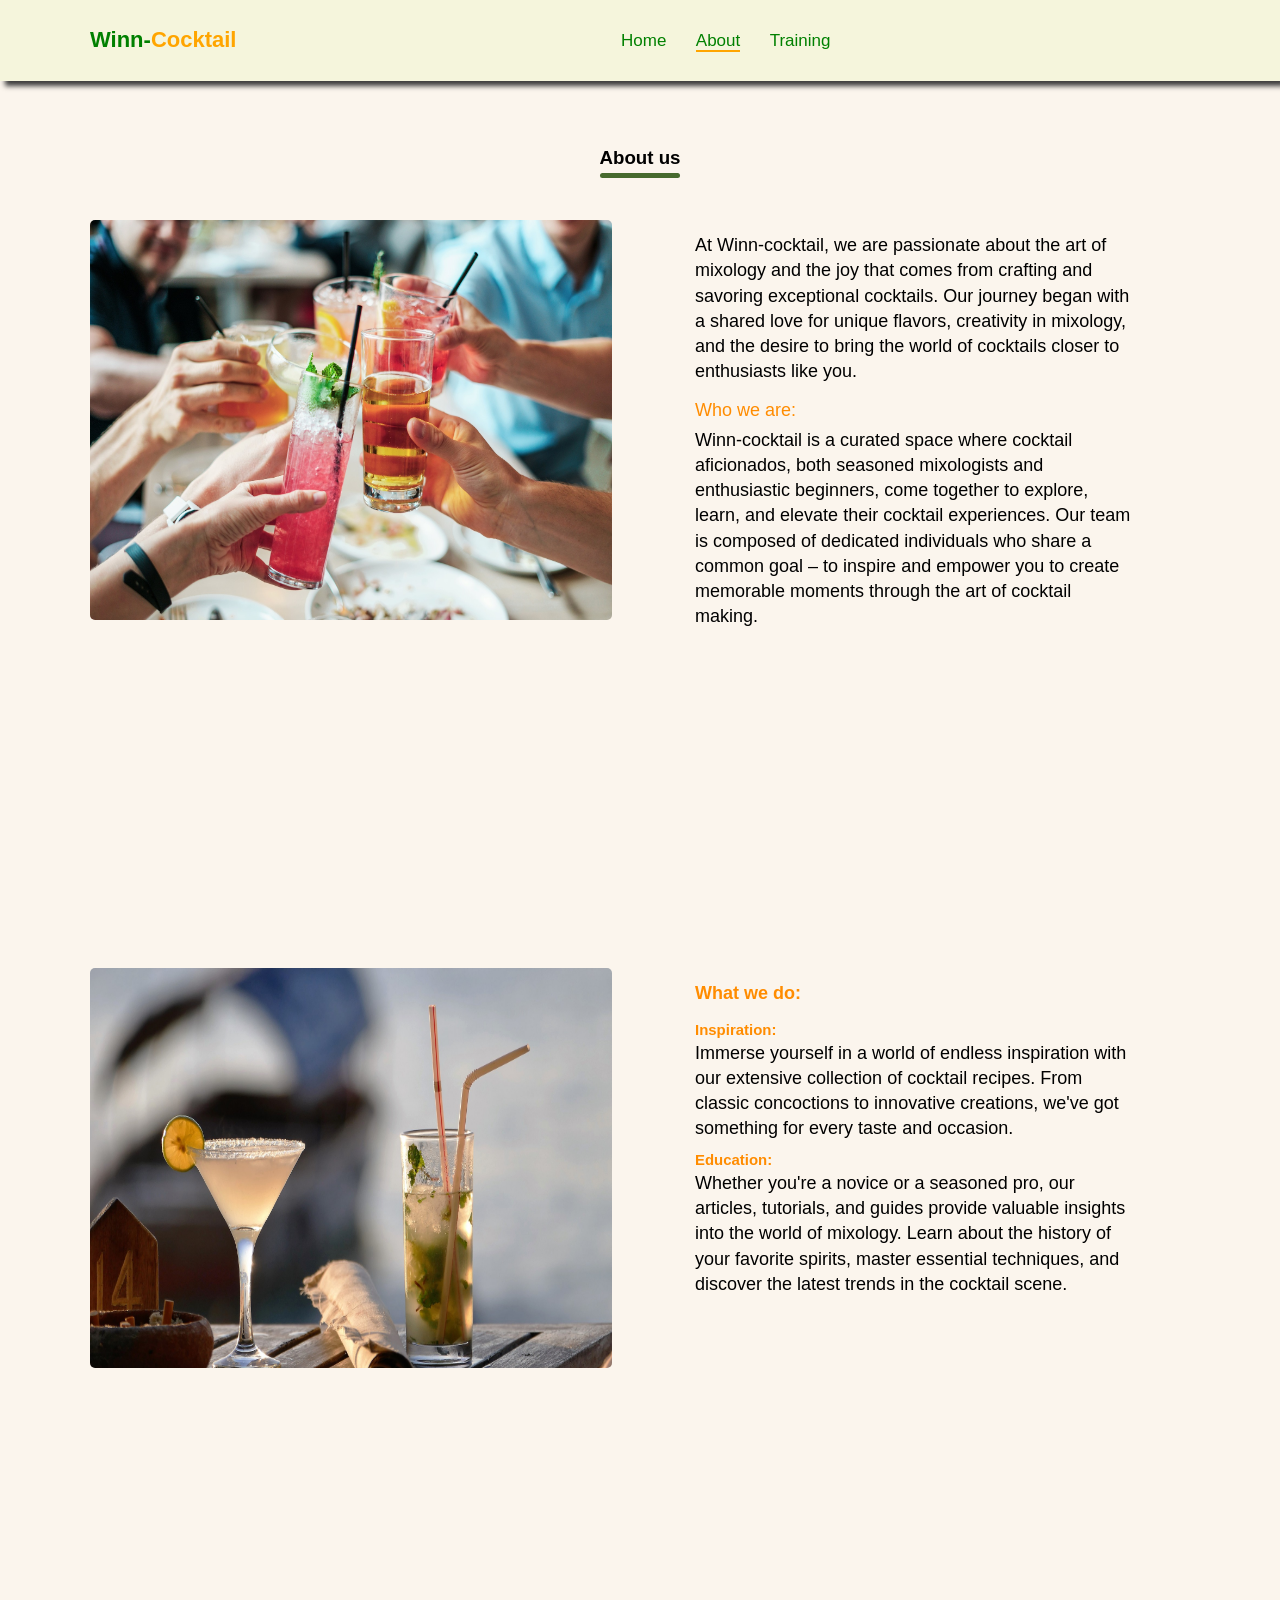
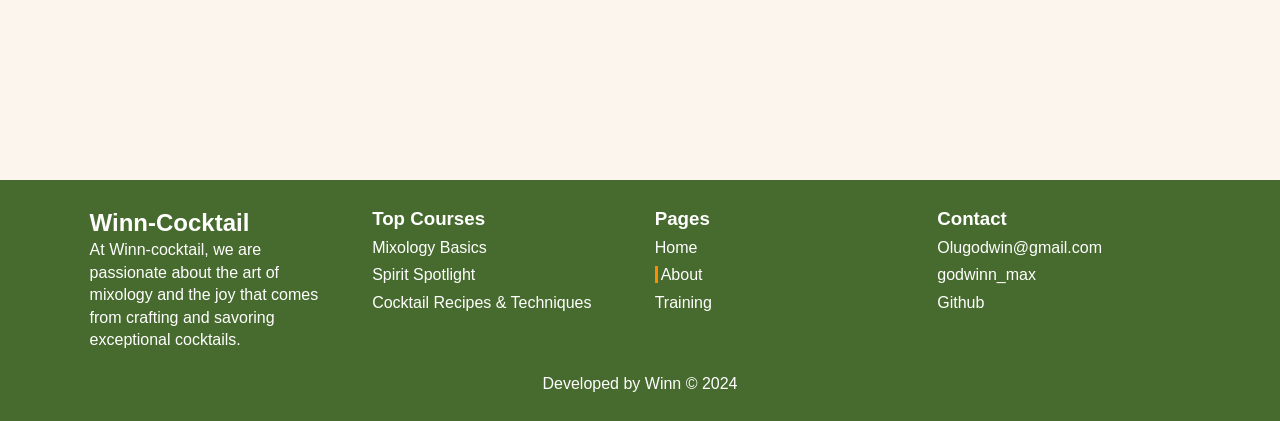
==== about.html @ bddc13ec "Initial commit" ====
<!DOCTYPE html>
<html lang="en">
<head>
    <meta charset="UTF-8">
    <meta name="viewport" content="width=device-width, initial-scale=1.0">
    <title>React App</title>
    <link rel="stylesheet" href="style.css">
    <link rel="stylesheet" href="navbar.css">
    <link rel="stylesheet" href="footer.css">
</head>
<body>
    <header class="header">
        <a href="" class="logo">Winn-<span>Cocktail</span></a>

        <nav class="navbar">
            <a href="index.html">Home</a>
            <a href="about.html" class="active">About</a>
            <a href="training.html">Training</a>
        </nav>
    </header>

    <section class="main">
        <div class="heading">
            <h3 class="heading">About us</h3>
        </div>
        <div class="contents">
            <div class="contents-center abt-sct">
                <div class="about-image">
                    <img src="drinks-2578446_1920.6e39b40bd86c9ecfa98c.jpg" alt="">
                </div>
                <div class="texts">
                    <section>
                        <p>At Winn-cocktail, we are passionate about the art of mixology and the joy that comes from crafting and savoring exceptional cocktails. Our journey began with a shared love for unique flavors, creativity in mixology, and the desire to bring the world of cocktails closer to enthusiasts like you.</p>
                        <p>
                            <span>Who we are:</span>
                            Winn-cocktail is a curated space where cocktail aficionados, both seasoned mixologists and enthusiastic beginners, come together to explore, learn, and elevate their cocktail experiences. Our team is composed of dedicated individuals who share a common goal – to inspire and empower you to create memorable moments through the art of cocktail making.
                        </p>
                    </section>
                </div>
            </div>
            <div class="contents-center abt-sct">
                <div class="about-image">
                    <img src="leisure-time-2026506_1920.76cbd1384342eba81381.jpg" alt="">
                </div>
                <div class="texts">
                    <section> 
                        <h4>What we do:</h4>
                        <ol>
                            <li>
                                <h5>Inspiration:</h5>
                                Immerse yourself in a world of endless inspiration with our extensive collection of cocktail recipes. From classic concoctions to innovative creations, we've got something for every taste and occasion.
                            </li>
                            <li>
                                <h5>Education:</h5>
                                Whether you're a novice or a seasoned pro, our articles, tutorials, and guides provide valuable insights into the world of mixology. Learn about the history of your favorite spirits, master essential techniques, and discover the latest trends in the cocktail scene.
                            </li>
                        </ol>
                    </section>
                </div>
            </div>
        </div>
    </section>

    <footer class="footer">
            <div>
                <div class="footer-logo">
                    <h2>
                        Winn-<span>Cocktail</span>
                    </h2>
                    <p>At Winn-cocktail, we are passionate about the art of mixology and the joy that comes from crafting and savoring exceptional cocktails.</p>
                </div>
                <div>
                    <h3>Top Courses</h3>
                    <ul>
                        <li>
                            <a class="top-courses" href="/training">Mixology Basics</a>
                        </li>
                        <li>
                            <a class="top-courses" href="/training">Spirit Spotlight</a>
                        </li>
                        <li>
                            <a class="top-courses" href="/training">Cocktail Recipes &amp; Techniques</a>
                        </li>
                    </ul>
                </div>
                <div>
                    <h3>
                        Pages
                    </h3>
                    <ul>
                        <li>
                            <a class="a" href="index.html">Home</a>
                        </li>
                        <li>
                            <a activeclassname="active" aria-current="page" class="a active" href="about.html">About</a>
                        </li>
                        <li>
                            <a class="a" href="training.html">Training</a>
                        </li>
                    </ul>
                </div>
                <div>
                    <h3>Contact</h3>
                    <ul>
                        <li>
                            <span>
                                
                            </span>
                            <span>Olugodwin@gmail.com</span>
                        </li>
                        <li>
                            <span> 
                                
                            </span> 
                            <span>godwinn_max</span>
                        </li>
                        <li>
                            <span>
                                
                            </span> 
                            <span>Github</span>
                        </li>
                    </ul>
                </div>
            </div>
            <p>Developed by Winn © 2024</p>
    </footer>
    <!-- <div class="btt show">
        <button> 
                
        </button>
    </div> -->
</body>
</html>
---- style.css ----
* {
    margin: 0;
    padding: 0;
    box-sizing: border-box;
}
body {
    background: #fbf5ed;
    font-family: -apple-system,BlinkMacSystemFont,Segoe UI,Roboto,Oxygen,Ubuntu,Cantarell,Open Sans,Fira Sans,Droid Sans,Helvetica Neue,sans-serif;
    font-size: 1rem;
    font-weight: 300;
    margin: 0;
    line-height: 1.4;
    -webkit-font-smoothing: antialiased;
    -moz-osx-font-smoothing: grayscale;
}
code {
    font-family: source-code-pro,Menlo,Monaco,Consolas,Courier New,monospace;
}
.search{
    width: 50%;
    display: flex;
    flex-direction: column;
    margin: auto;
    padding: 30px 40px;
    background-color: beige;
    margin-top: 3%;
    margin-bottom: 7%;
    box-shadow: 5px 5px 5px rgb(61, 61, 61);
    border-radius: 10px;
    gap: 20px;
}
.search h3{
    color: #ff8c00;
}
.search h3 span{
    color: #476a2e;
}
section{
    min-height: 100vh;
    /* margin-top: 7%; */
}
section h3:nth-child(2){
    margin: auto;
    text-align: center;
    color: #476a2e;
}
.btt button {
    visibility: hidden;
}
.show button {
    background-color: #ff8c00;
    border: none;
    border-radius: 50%;
    box-shadow: 2px 5px 3px 0 #00000080;
    color: #fff;
    font-size: 20px;
    font-weight: bolder;
    height: 50px;
    padding: 5px 10px;
    position: fixed;
    right: 8%;
    top: 80vh;
    visibility: visible;
    width: 50px;
    z-index: 2;
}
.main {
    padding: 5% 7%;
}
.main .title h3 {
    color: #476a2e;
}
.main .heading {
    display: flex;
    justify-content: center;
    position: relative;
    text-align: center;
}
.main .heading h3 {
    margin-bottom: 5px;
}
.main .heading h3:after {
    background: #476a2e;
    border-radius: 5px;
    bottom: -7px;
    content: "";
    display: block;
    height: 5px;
    position: absolute;
    width: 80px;
}
.main .contents {
    font-size: large;
    font-weight: 400;
    margin-top: 4%;
}
.main .contents .contents-center{
    display: flex;
    justify-content: space-between;
}
.main .contents .abt,li {
    font-weight: 400;
    list-style: none;
    margin-bottom: 2%;
}
.main .contents h4 {
    color: #ff8c00;
    margin: 3% 0;
}
.main .contents h5 {
    color: #ff8c00;
}
.main .contents .abt-sct {
    margin-bottom: -15%;
}
.main .contents .contents-center>div {
    align-items: center;
    font-size: large;
    width: 50%;
    /* margin-bottom: -15%; */
}
.main .contents .contents-center .texts {
    padding: 0 5%;
}
.main .contents .contents-center .texts p {
    margin: 3% 0;
}
.main .contents .contents-center .texts p span {
    color: #ff8c00;
    display: block;
    font-size: large;
    font-weight: 500;
    margin: 5px 0;
}
.contents-center .training-form {
    align-items: center;
    display: flex;
}
.main .about-image img {
    border-radius: 5px;
    height: 25rem;
    margin: auto;
    width: 95%;
}
.li ol {
    list-style: none;
}
.contents-center form {
    background-color: #f5f5f5;
    border-radius: 8px;
    margin: auto;
    padding: 20px;
    width: 80%;
}
.contents-center form input,select {
    border: 1px solid #ccc;
    border-radius: 4px;
    box-sizing: border-box;
    margin-bottom: 10px;
    padding: 8px;
    width: 100%;
}
.contents-center form label {
    color: #ff8c00;
    font-size: large;
    font-weight: 400;
    margin-bottom: 4px;
}
.submit input {
    background: #ff8c00;
    border: none;
    border-radius: 4px;
    color: #fff;
    cursor: pointer;
    padding: 10px 15px;
}
.form-center {
    margin-bottom: 1%;
}
.main .title {
    margin-bottom: 2rem;
    text-align: center
}

.cocktail-list {
    font-size: larger;
    margin: 0 auto;
    max-width: 100%;
    width: 85vw
}

.cocktail-list article img {
    display: block;
    height: 20rem;
    object-fit: cover;
    width: 100%
}

.cocktail-list article,.cocktail-list article img {
    border-top-left-radius: 5px;
    border-top-right-radius: 5px
}

.cocktail-list article {
    align-content: center;
    background-color: #f5f5f5;
    box-shadow: 2px 5px 3px 0 #00000080;
    margin-bottom: 3rem
}

.cocktail-list article .description {
    padding: 3%
}

.section {
    padding: 5rem 0
}

article .description .sub {
    display: flex;
    margin-bottom: 10px
}

article .description .sub p {
    font-size: medium;
    font-weight: 400;
    padding: 2px 5px
}

article .description h4 {
    margin-bottom: 5px
}

article .description .sub p:first-child {
    background-color: #fa9c29;
    border-radius: 4px;
    color: #fff;
    font-weight: 500;
    text-transform: capitalize
}

.cocktail-list article .description button {
    background-color: #476a2e;
    border-color: #476a2e;
    border-radius: 5px;
    border-radius: 4px;
    color: #fff;
    cursor: pointer;
    font-weight: 600;
    padding: 3px 4px
}

.cocktail-list article .description button:hover {
    background-color: #476a2e;
    border-color: #f0f8ff;
    color: #fff
}
@media screen and (min-width: 900px) {
    .cocktail-list {
        grid-row-gap:2rem;
        grid-column-gap: 2rem;
        column-gap: 2rem;
        display: grid;
        grid-template-columns: repeat(auto-fill,minmax(338.8px,1fr));
        row-gap: 2rem
    }
}
@media screen and (max-width: 992px) {
    .main .contents .contents-center {
        display: block;
        margin-top: 5%
    }

    .main .contents h4 {
        color: #ff8c00;
        margin: 20px 0 2%
    }

    .main .contents .contents-center>div {
        width: 100%
    }

    .contents-center form {
        margin-top: 4%;
        width: 100%
    }

    .main .about-image img {
        height: 15rem
    }

    .main {
        padding: 10% 7%
    }

    .footer>div {
        display: block
    }

    .footer>div>div {
        margin-bottom: 5%;
        width: 100%
    }
}
---- navbar.css ----
/* *{
    margin: 0%;
    padding: 0%;
    box-sizing: border-box;
} */
.header{
    width: 100%;
    background: beige;
    padding: 25px 90px;
    display: flex;
    justify-content: space-between;
    align-items: center;
    box-shadow: 5px 5px 5px rgb(61, 61, 61);
}
.logo{
    text-decoration: none;
    font-size: 22px;
    color: green;
    font-weight: 800;
    cursor: pointer;
    transition: 0.3s ease;
}
.logo:hover{
    transform: scale(1.1);
}
.logo span{
    color: orange;
}
.navbar{
    margin: auto;
}
.navbar a{
    text-decoration: none;
    font-size: 17px;
    color: green;
    margin-left: 25px;
}
.navbar a:hover,
.navbar a.active{
    border-bottom: 2px solid orange;
}
---- footer.css ----
.footer{
  width: 100%;
  padding: 2% 7%;
  position: relative;
  background-color: #476a2e;
  color: white;    
}
.footer>div{
  display: flex;
  justify-content: space-between;
}
.footer>div>div{
  width: 23%; 
}
.footer h3{
  margin-bottom: 5px;
}
.footer ul li Navlink{
  cursor: pointer;
  font-size: large;
}
.footer ul li .a{
  color: white;
  text-decoration: none;   
}
.footer ul li .a:hover{
  border-left: 3px solid darkorange;
  border-radius: none;
  padding-left: 3px;
}
.footer ul li .active{
  border: none;
  text-decoration: none;
  border-left: 3px solid darkorange;
  border-radius: none;
  padding-left: 3px;
}
.footer ul li .top-courses{
  text-decoration: none;
  border: none;
  color: white;
  cursor: pointer;
}
.footer ul li .top-courses:hover{
  text-decoration: underline;
}
.footer ul li span :first-child{
  color: darkorange;
  margin-right: 5px;
}
.footer>p{
  text-align: center;
  margin-top: 2%;
  font-size: medium;
}
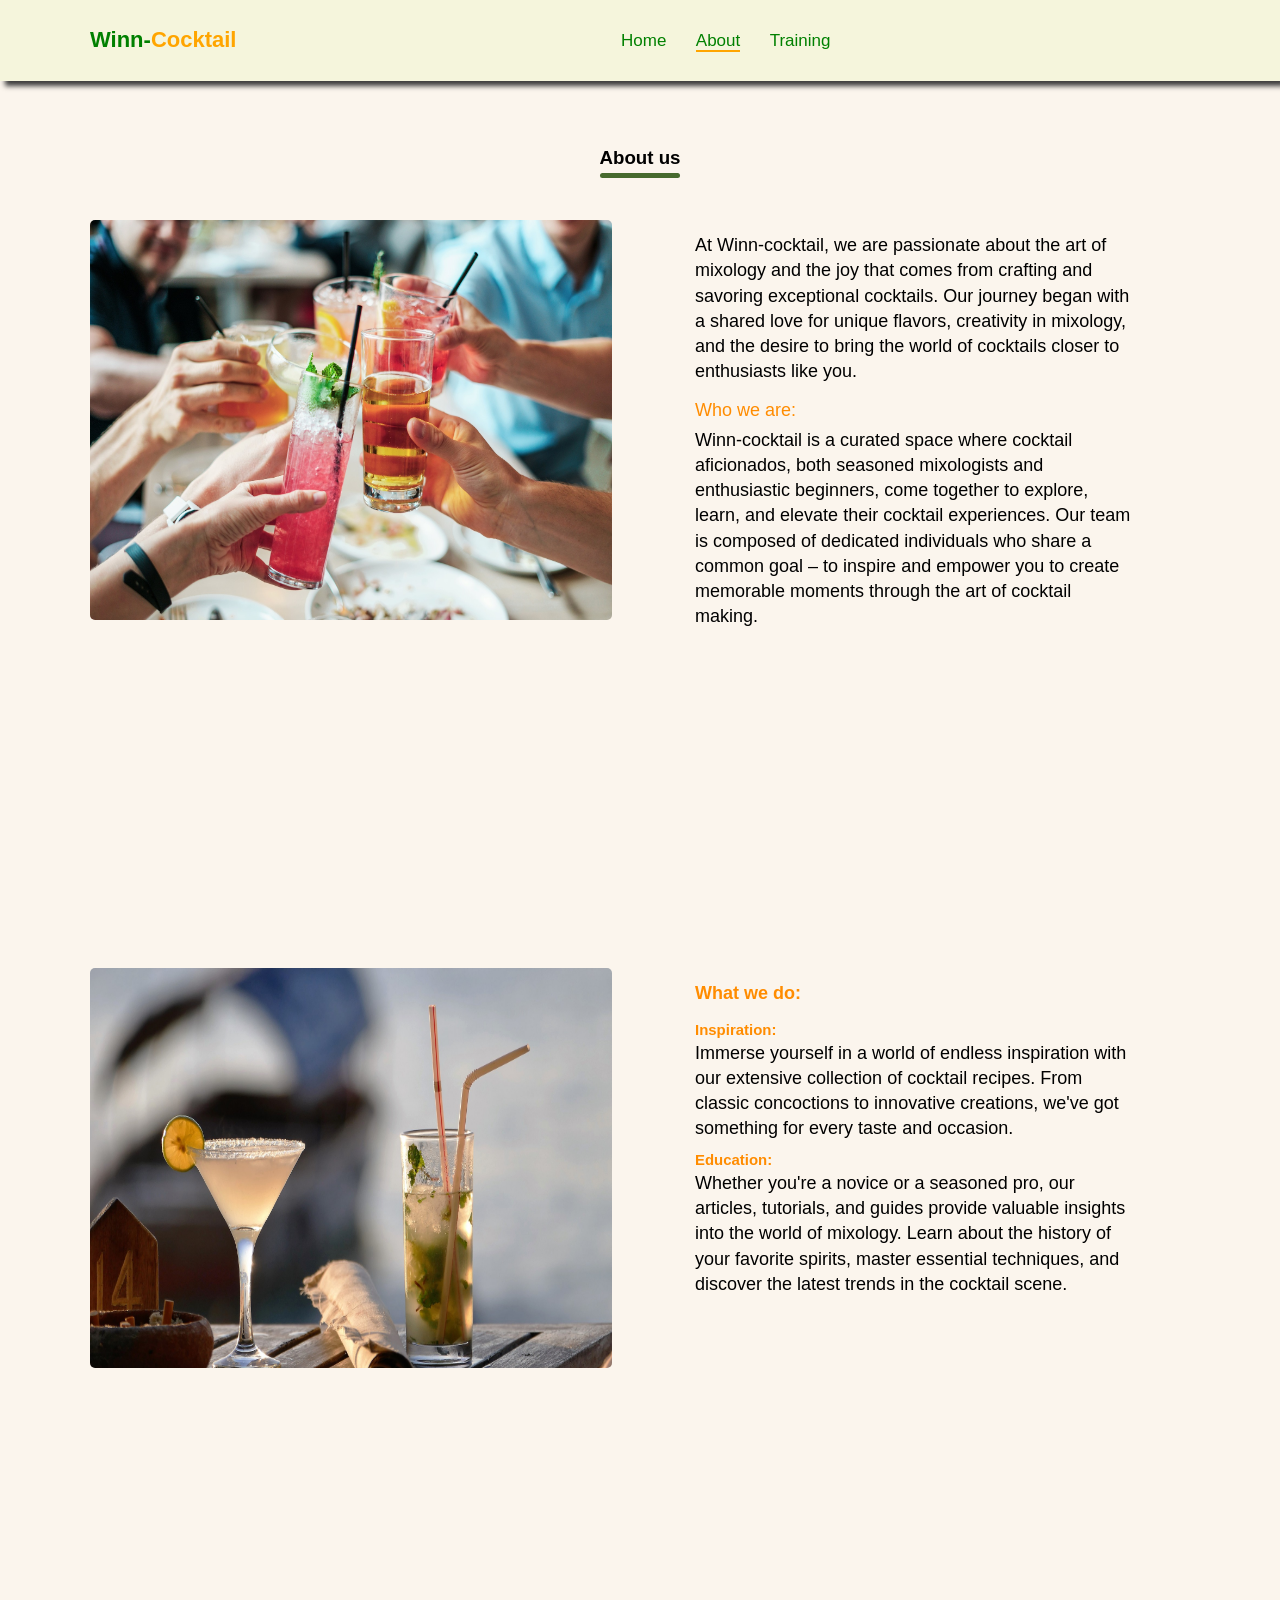
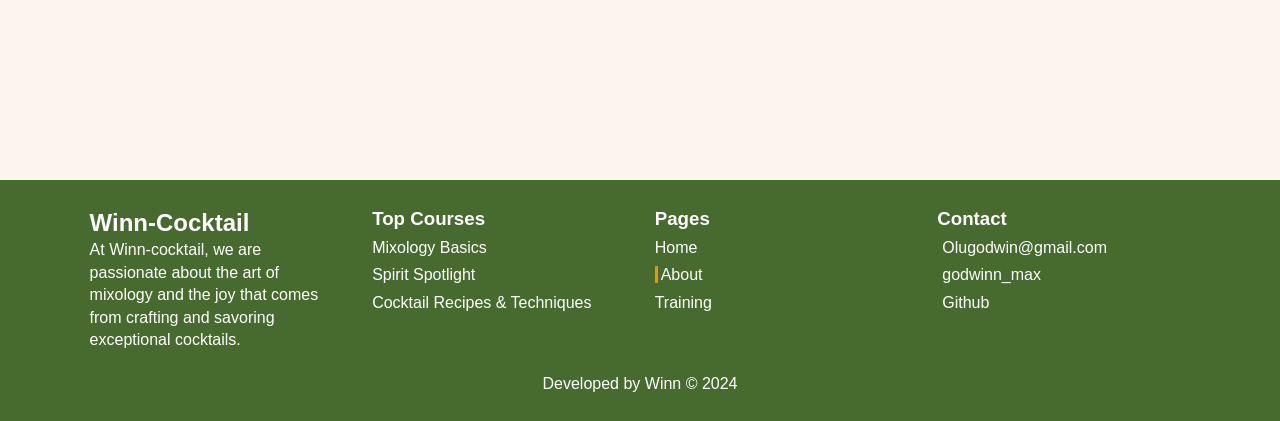
==== commit 225d40e6: "Minor JS change commit" ====
--- a/about.html
+++ b/about.html
@@ -104,19 +104,19 @@
                     <ul>
                         <li>
                             <span>
-                                
+                                <i class="fa-regular fa-envelope"></i>
                             </span>
                             <span>Olugodwin@gmail.com</span>
                         </li>
                         <li>
                             <span> 
-                                
+                                <i class="fa-brands fa-instagram"></i>
                             </span> 
                             <span>godwinn_max</span>
                         </li>
                         <li>
                             <span>
-                                
+                                <i class="fa-brands fa-github"></i>
                             </span> 
                             <span>Github</span>
                         </li>
